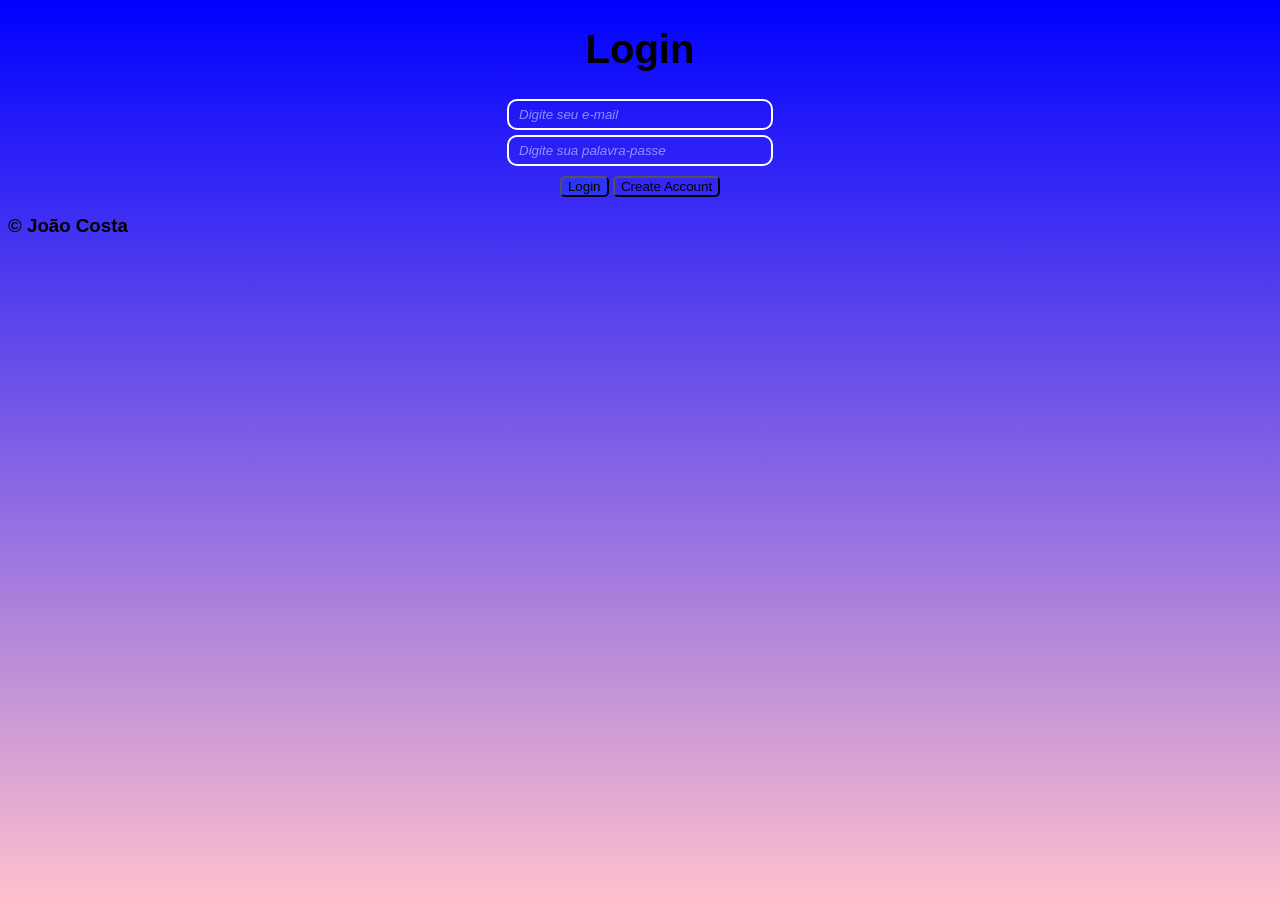
==== aula12ex/teste/index.html @ 8e06dbc6 "system login" ====
<!DOCTYPE html>
<html lang="pt-BR">
<head>
    <meta charset="UTF-8">
    <meta name="viewport" content="width=device-width, initial-scale=1.0">
    <title>......</title>
    <link rel="stylesheet" href="style.css">
</head>
<body>
    <header>
        <h1>Login</h1>
    </header>
    <nav>

    </nav>
    <section>
        <div class="div-back">
            <div class="body-login">
                <input type="email" name="email" id="email" placeholder="Digite seu e-mail">
                <input type="password" name="password" id="password" placeholder="Digite sua palavra-passe">
                <input type="button" value="Login" id="login">
                <input type="button" value="Create Account" id="create">
            </div>
        </div>
    </section>
    <footer>
        <h3> &copy; João Costa</h3>
    </footer>
    <script src="script.js"></script>
    
</body>
</html>
---- aula12ex/teste/style.css ----
body {
    font-family: Arial, Helvetica, sans-serif;
    height: 95vh;
    background-image: linear-gradient(to bottom, blue, pink);
    background-repeat: no-repeat;
    background-size: cover;
    background-attachment: fixed;
}
.body-login {
    width: 500px;
    margin: auto;
    text-align: center;
}
header {
    text-align: center;
    font-size: 20px;
}
input#login {
    width: px;
    background-color: rgba(0, 132, 255, 0.144);
    border: solid 1,7px black;
    border-radius: 5px;
}

input#create {
    background-color: transparent;
    border: solid 1,7px black;
    border-radius: 5px;

}

input#email {
    border-radius: 10px;
    width: 250px;
    height: 25px;
    margin: auto;
    display: block;
    padding-left: 10px;
    margin-bottom: 5px ;
    background-color: transparent;
    border: solid 2px white;
}

input#password {
    border-radius: 10px;
    width: 250px;
    height: 25px;
    margin: auto;
    display: block;
    padding-left: 10px;
    margin-bottom: 10px;
    border: solid 2px white;
    background-color: transparent;
}
input::placeholder {
    color: rgba(255, 255, 255, 0.5);
    font-style: italic;
}
footer {
    margin: auto;
    
}
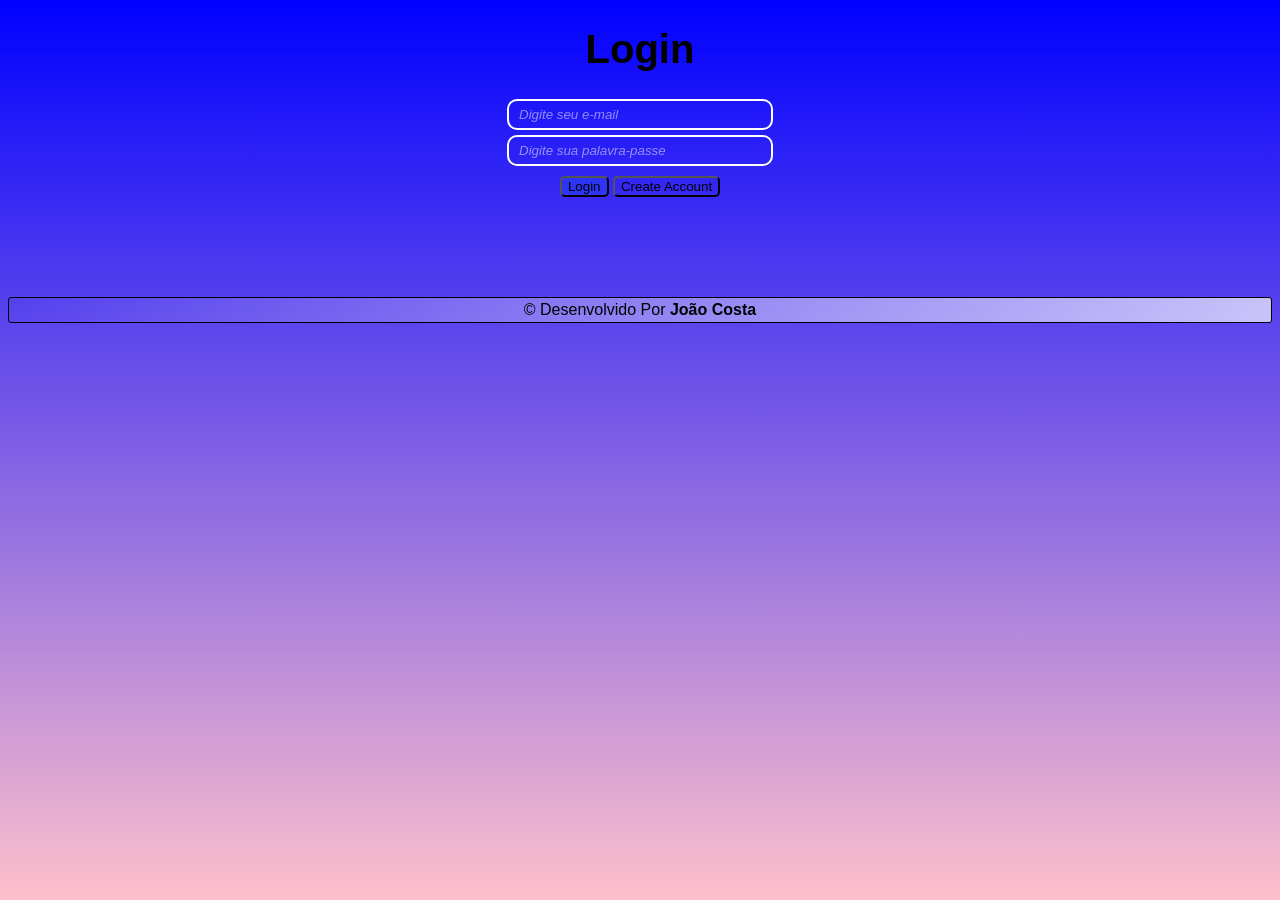
==== commit 0927a336: "commit" ====
--- a/aula12ex/teste/index.html
+++ b/aula12ex/teste/index.html
@@ -24,7 +24,7 @@
         </div>
     </section>
     <footer>
-        <h3> &copy; João Costa</h3>
+        <p>&copy; Desenvolvido Por  <strong>João Costa</strong></p>
     </footer>
     <script src="script.js"></script>
     
--- a/aula12ex/teste/style.css
+++ b/aula12ex/teste/style.css
@@ -58,6 +58,15 @@
     font-style: italic;
 }
 footer {
+    margin-top: 100px;
+    background-image: linear-gradient(to left, rgba(255, 255, 255, 0.678), transparent);
+    margin: 100px 0px 0px 0px;
+    border: solid 1.9px black;
+    border-radius: 3px;
+}
+footer p{
+    padding: 3px ;
+    text-align: center;
     margin: auto;
     
 }
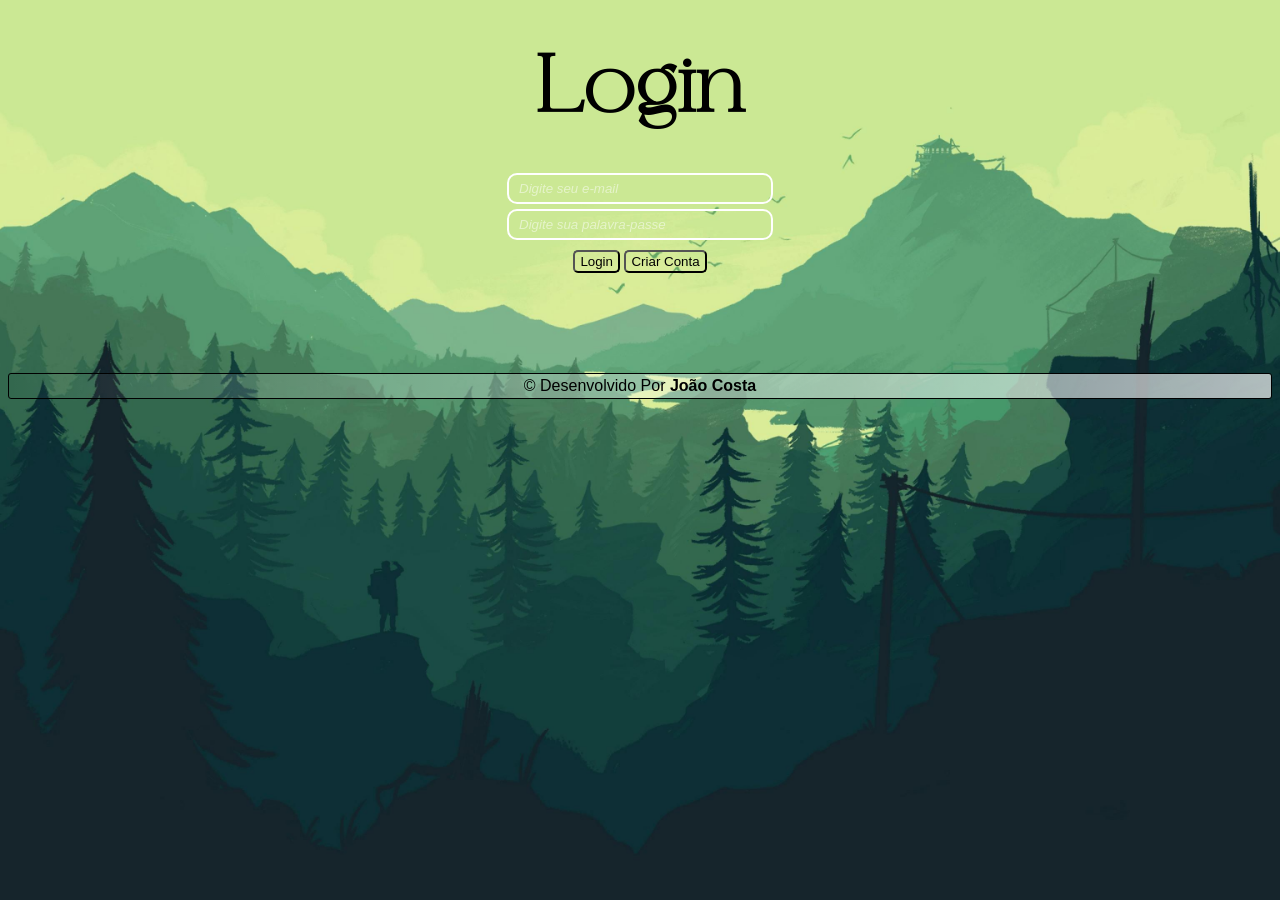
==== commit da20df11: "comitt" ====
--- a/aula12ex/teste/index.html
+++ b/aula12ex/teste/index.html
@@ -19,7 +19,7 @@
                 <input type="email" name="email" id="email" placeholder="Digite seu e-mail">
                 <input type="password" name="password" id="password" placeholder="Digite sua palavra-passe">
                 <input type="button" value="Login" id="login">
-                <input type="button" value="Create Account" id="create">
+                <input type="button" value="Criar Conta" id="create">
             </div>
         </div>
     </section>
--- a/aula12ex/teste/style.css
+++ b/aula12ex/teste/style.css
@@ -1,4 +1,7 @@
-
+@font-face {
+    font-family: 'login';
+    src: url('fonts/Paris\ Forbel\ TTF.ttf')format('truetype')
+}
 body {
     font-family: Arial, Helvetica, sans-serif;
     height: 95vh;
@@ -6,6 +9,8 @@
     background-repeat: no-repeat;
     background-size: cover;
     background-attachment: fixed;
+    background-image: url('imagens/natureza-high.jpg');
+    background-position: center center;
 }
 .body-login {
     width: 500px;
@@ -16,17 +21,22 @@
     text-align: center;
     font-size: 20px;
 }
+header h1 {
+    font-family: 'login';
+    font-weight: bold;
+    font-size: 60px;
+
+}
 input#login {
-    width: px;
-    background-color: rgba(0, 132, 255, 0.144);
-    border: solid 1,7px black;
+    padding: 2px 5px 2px 5px;
+    background-color: transparent;
     border-radius: 5px;
 }
 
 input#create {
     background-color: transparent;
-    border: solid 1,7px black;
     border-radius: 5px;
+    padding: 2px 5px 2px 5px;
 
 }
 
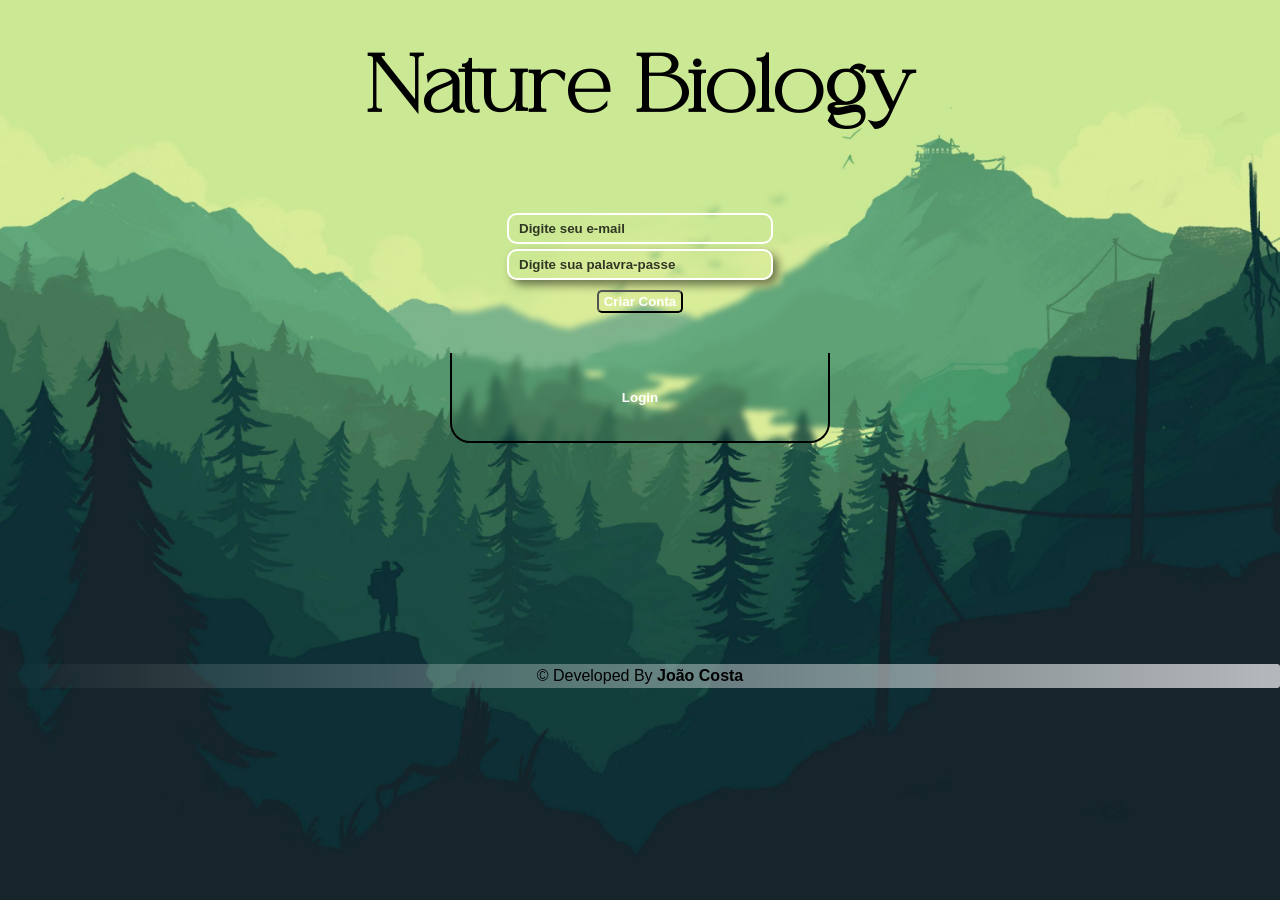
==== commit 9282dcf6: "comiit" ====
--- a/aula12ex/teste/index.html
+++ b/aula12ex/teste/index.html
@@ -8,23 +8,26 @@
 </head>
 <body>
     <header>
-        <h1>Login</h1>
+        <h1>Nature Biology</h1>
     </header>
     <nav>
 
     </nav>
     <section>
-        <div class="div-back">
-            <div class="body-login">
-                <input type="email" name="email" id="email" placeholder="Digite seu e-mail">
-                <input type="password" name="password" id="password" placeholder="Digite sua palavra-passe">
-                <input type="button" value="Login" id="login">
-                <input type="button" value="Criar Conta" id="create">
-            </div>
+        <div class="body-login">
+            <input type="email" name="email" id="email" placeholder="Digite seu e-mail">
+            <input type="password" name="password" id="password" placeholder="Digite sua palavra-passe">
+            
+            <input type="button" value="Criar Conta" id="create">
+            
         </div>
+            <button  id="login">Login</button>
+        <aside>
+            <p></p>
+        </aside>
     </section>
     <footer>
-        <p>&copy; Desenvolvido Por  <strong>João Costa</strong></p>
+        <p>&copy; Developed By  <strong>João Costa</strong></p>
     </footer>
     <script src="script.js"></script>
     
--- a/aula12ex/teste/style.css
+++ b/aula12ex/teste/style.css
@@ -3,8 +3,8 @@
     src: url('fonts/Paris\ Forbel\ TTF.ttf')format('truetype')
 }
 body {
+    margin: 0px;
     font-family: Arial, Helvetica, sans-serif;
-    height: 95vh;
     background-image: linear-gradient(to bottom, blue, pink);
     background-repeat: no-repeat;
     background-size: cover;
@@ -13,9 +13,16 @@
     background-position: center center;
 }
 .body-login {
-    width: 500px;
+    width: 300px;
     margin: auto;
     text-align: center;
+    background-color: rgba(0, 0, 0, 0);
+    backdrop-filter: blur(3px);
+    max-width: 400px;
+    margin: auto;
+    text-align: center;
+    padding: 40px;
+    /* box-shadow: 1px 1px 20px 0px; */
 }
 header {
     text-align: center;
@@ -25,18 +32,29 @@
     font-family: 'login';
     font-weight: bold;
     font-size: 60px;
-
 }
-input#login {
-    padding: 2px 5px 2px 5px;
-    background-color: transparent;
-    border-radius: 5px;
+button#login {
+    border: solid 2px black;
+    border-top: none;
+    color: white;
+    font-weight: 600;
+    width: 380px;
+    margin: auto;
+    height: 90px;
+    display: block;
+    border-bottom-left-radius: 20px;
+    border-bottom-right-radius: 20px;
+    backdrop-filter: blur(3px);
+    background-color: rgba(255, 255, 255, 0);
 }
 
 input#create {
     background-color: transparent;
     border-radius: 5px;
     padding: 2px 5px 2px 5px;
+    color: white;
+    font-weight: 600;
+    
 
 }
 
@@ -49,7 +67,7 @@
     padding-left: 10px;
     margin-bottom: 5px ;
     background-color: transparent;
-    border: solid 2px white;
+    border: solid 2px rgb(255, 255, 255);
 }
 
 input#password {
@@ -60,18 +78,17 @@
     display: block;
     padding-left: 10px;
     margin-bottom: 10px;
-    border: solid 2px white;
+    border: solid 2px rgb(255, 255, 255);
     background-color: transparent;
+    box-shadow: 5px 5px 10px rgba(0, 0, 0, 0.5);
 }
 input::placeholder {
-    color: rgba(255, 255, 255, 0.5);
-    font-style: italic;
+    color: rgba(3, 3, 3, 0.774);
+    font-weight: bold;
 }
 footer {
-    margin-top: 100px;
     background-image: linear-gradient(to left, rgba(255, 255, 255, 0.678), transparent);
-    margin: 100px 0px 0px 0px;
-    border: solid 1.9px black;
+    margin: 221px 0px 0px 0px;
     border-radius: 3px;
 }
 footer p{
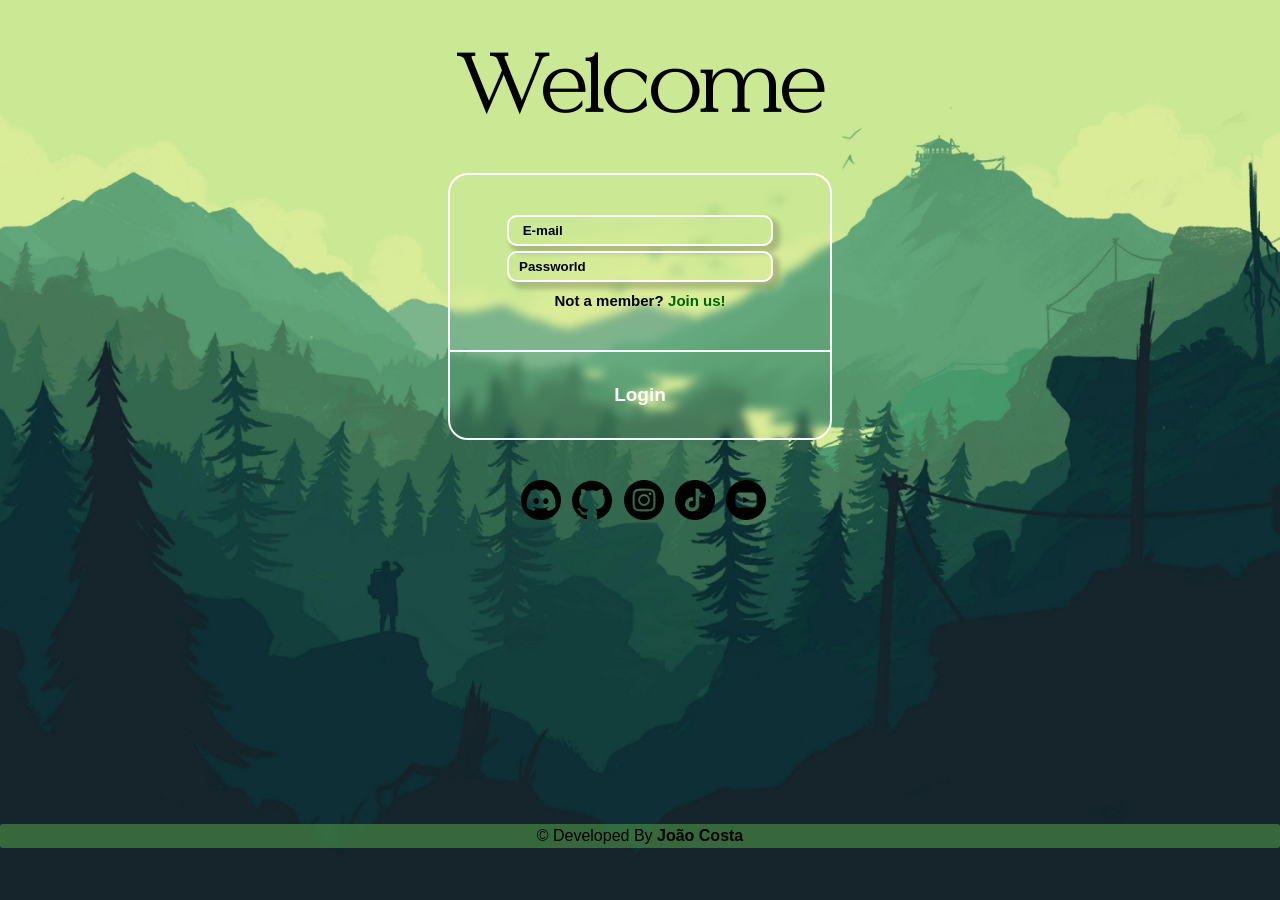
==== commit 317665ea: "finished" ====
--- a/aula12ex/teste/index.html
+++ b/aula12ex/teste/index.html
@@ -3,31 +3,35 @@
 <head>
     <meta charset="UTF-8">
     <meta name="viewport" content="width=device-width, initial-scale=1.0">
-    <title>......</title>
+    <title>Arcuity Nature</title>
+    <link rel="shortcut icon" href="imagens/cha-verde.ico" type="image/x-icon">
     <link rel="stylesheet" href="style.css">
 </head>
 <body>
     <header>
-        <h1>Nature Biology</h1>
+        <h1>Welcome</h1>
     </header>
     <nav>
 
     </nav>
     <section>
         <div class="body-login">
-            <input type="email" name="email" id="email" placeholder="Digite seu e-mail">
-            <input type="password" name="password" id="password" placeholder="Digite sua palavra-passe">
-            
-            <input type="button" value="Criar Conta" id="create">
-            
+            <input type="email" name="email" id="email" placeholder=" E-mail">
+            <input type="password" name="password" id="password" placeholder="Passworld">
+            <p>Not a member?</p>
+            <p id="create"><a href="#">Join us!</a></p>
         </div>
-            <button  id="login">Login</button>
-        <aside>
-            <p></p>
-        </aside>
+            <button id="login">Login</button>
+    </section>
+    <section class="back-follows" >
+        <a href="https://discord.com/developers/docs/intro" target="_blank" rel="next"><abbr title="Discord"><img src="imagens/discord.png" alt="discord logo" class="follows"></abbr></a>
+        <a href="https://github.com/Joaodoctype123" target="_blank" rel="next"><abbr title="GitHub"><img src="imagens/github.png" alt="github logo" class="follows"></abbr></a>
+        <a href="https://instagram.com" target="_blank" rel="next"><abbr title="Instagram"><img src="imagens/instagram.png" alt="instagram logo" class="follows"></abbr></a>
+        <a href="https://tiktok.com" target="_blank" rel="next"><abbr title="TikTok"><img src="imagens/tiktok.png" alt="tiktok logo" id="linkedin" class="follows"></abbr></a>
+        <a href="https://youtube.com" target="_blank" rel="next"><abbr title="Youtube"><img src="imagens/youtube.png" alt="youtube logo" class="follows"></abbr></a>
     </section>
     <footer>
-        <p>&copy; Developed By  <strong>João Costa</strong></p>
+        <p>&copy; Developed By <strong> João Costa</strong></p>
     </footer>
     <script src="script.js"></script>
     
--- a/aula12ex/teste/style.css
+++ b/aula12ex/teste/style.css
@@ -17,12 +17,16 @@
     margin: auto;
     text-align: center;
     background-color: rgba(0, 0, 0, 0);
-    backdrop-filter: blur(3px);
+    backdrop-filter: blur(5px);
     max-width: 400px;
     margin: auto;
     text-align: center;
     padding: 40px;
     /* box-shadow: 1px 1px 20px 0px; */
+    border: solid 2px white;
+    border-bottom: none;
+    border-top-left-radius: 20px;
+    border-top-right-radius: 20px;
 }
 header {
     text-align: center;
@@ -34,28 +38,43 @@
     font-size: 60px;
 }
 button#login {
-    border: solid 2px black;
-    border-top: none;
+    border: solid 2px;
     color: white;
     font-weight: 600;
-    width: 380px;
+    font-size: 19px;
+    width: 384px;
     margin: auto;
     height: 90px;
     display: block;
     border-bottom-left-radius: 20px;
     border-bottom-right-radius: 20px;
-    backdrop-filter: blur(3px);
+    backdrop-filter: blur(5px);
     background-color: rgba(255, 255, 255, 0);
+    transition: 0.6s ease-out;
+    margin-bottom: 40px;
 }
-
+button#login:hover {
+    transform: scale(1.10);
+    border-radius: 20px;
+}
+div  p {
+    font-weight: 600;
+    display: inline;
+    font-size: 15px;
+}
+div > p > a {
+    color: darkgreen;
+    text-decoration: none; 
+}
+div > p > a:hover {
+   text-decoration: underline;
+}
 input#create {
     background-color: transparent;
     border-radius: 5px;
     padding: 2px 5px 2px 5px;
     color: white;
     font-weight: 600;
-    
-
 }
 
 input#email {
@@ -68,6 +87,7 @@
     margin-bottom: 5px ;
     background-color: transparent;
     border: solid 2px rgb(255, 255, 255);
+    box-shadow: 5px 5px 5px 2px rgba(0, 0, 0, 0.192);
 }
 
 input#password {
@@ -80,16 +100,19 @@
     margin-bottom: 10px;
     border: solid 2px rgb(255, 255, 255);
     background-color: transparent;
-    box-shadow: 5px 5px 10px rgba(0, 0, 0, 0.5);
+    box-shadow: 5px 5px 5px 2px rgba(0, 0, 0, 0.192);
 }
 input::placeholder {
-    color: rgba(3, 3, 3, 0.774);
+    color: rgb(0, 0, 0);
     font-weight: bold;
 }
 footer {
-    background-image: linear-gradient(to left, rgba(255, 255, 255, 0.678), transparent);
-    margin: 221px 0px 0px 0px;
+    background-color: rgba(67, 128, 67, 0.74);
     border-radius: 3px;
+    background-attachment: fixed;
+    backdrop-filter: blur(1px);
+    margin-top: 300px;
+    
 }
 footer p{
     padding: 3px ;
@@ -97,3 +120,19 @@
     margin: auto;
     
 }
+.back-follows {
+    text-align: center;
+}
+.follows {
+    display: inline-block;
+    width: 40px;
+    padding-left: 7px;
+    background-attachment: fixed;
+    transition: 0.3s;
+}
+.follows:hover {
+    transform: scale(1.35);
+}
+abbr {
+    transition-delay: 0s;
+}
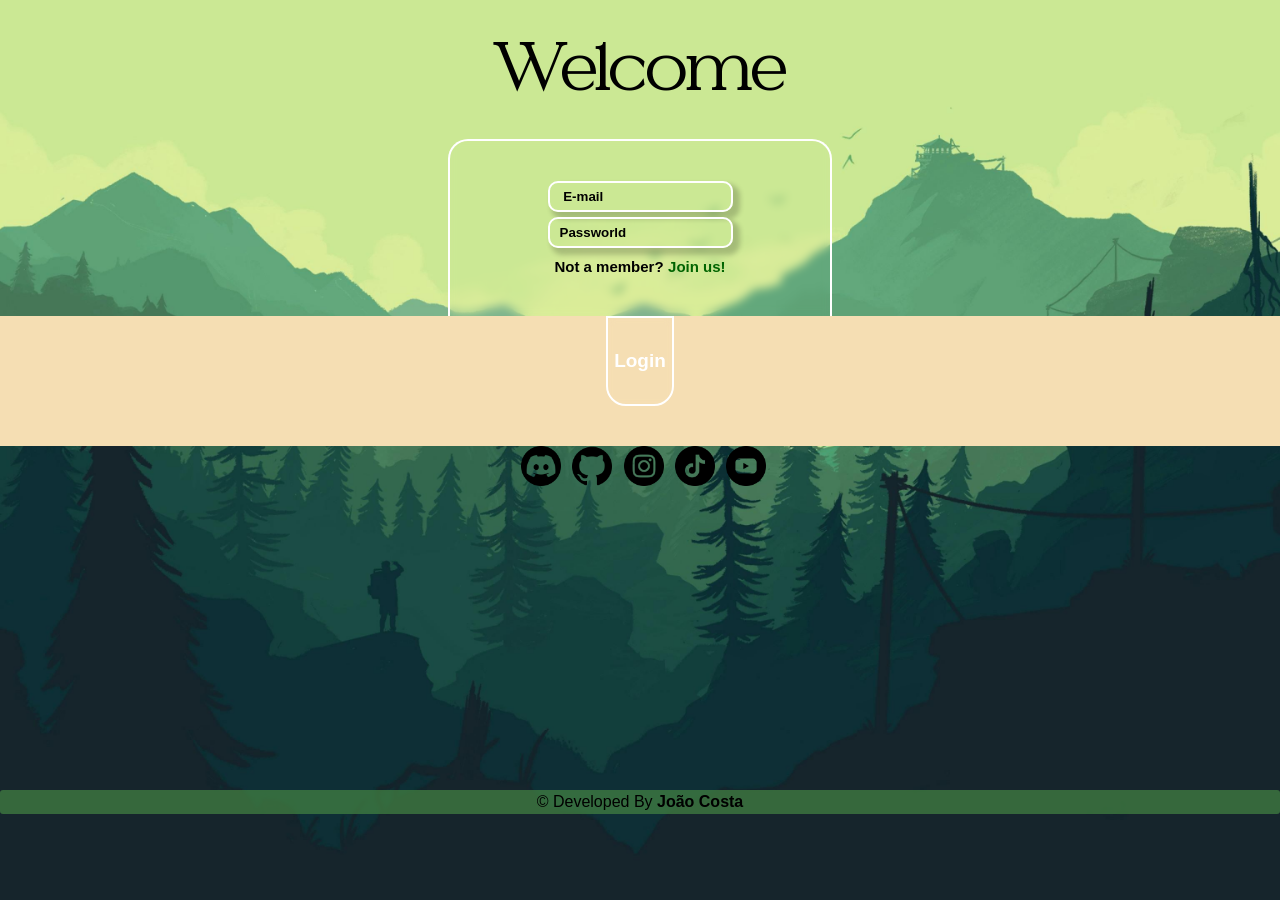
==== commit b62751a2: "update css" ====
--- a/aula12ex/teste/index.html
+++ b/aula12ex/teste/index.html
@@ -21,7 +21,9 @@
             <p>Not a member?</p>
             <p id="create"><a href="#">Join us!</a></p>
         </div>
-            <button id="login">Login</button>
+            <div class="mds">
+                <button id="login">Login</button>
+            </div>
     </section>
     <section class="back-follows" >
         <a href="https://discord.com/developers/docs/intro" target="_blank" rel="next"><abbr title="Discord"><img src="imagens/discord.png" alt="discord logo" class="follows"></abbr></a>
--- a/aula12ex/teste/style.css
+++ b/aula12ex/teste/style.css
@@ -13,12 +13,11 @@
     background-position: center center;
 }
 .body-login {
-    width: 300px;
     margin: auto;
     text-align: center;
     background-color: rgba(0, 0, 0, 0);
     backdrop-filter: blur(5px);
-    max-width: 400px;
+    max-width: 300px;
     margin: auto;
     text-align: center;
     padding: 40px;
@@ -36,22 +35,27 @@
     font-family: 'login';
     font-weight: bold;
     font-size: 60px;
+    font-size: clamp(1rem, 9vw, 3rem);
 }
 button#login {
     border: solid 2px;
     color: white;
     font-weight: 600;
     font-size: 19px;
-    width: 384px;
-    margin: auto;
-    height: 90px;
-    display: block;
+    max-width: 100%;
+    min-height: 90px;
     border-bottom-left-radius: 20px;
     border-bottom-right-radius: 20px;
     backdrop-filter: blur(5px);
     background-color: rgba(255, 255, 255, 0);
     transition: 0.6s ease-out;
     margin-bottom: 40px;
+}
+.mds {
+    display: block;
+    text-align: center;
+    width: 100%;
+    background-color: wheat;
 }
 button#login:hover {
     transform: scale(1.10);
@@ -79,7 +83,7 @@
 
 input#email {
     border-radius: 10px;
-    width: 250px;
+    max-width: 100%;
     height: 25px;
     margin: auto;
     display: block;
@@ -92,7 +96,7 @@
 
 input#password {
     border-radius: 10px;
-    width: 250px;
+    max-width: 100%;
     height: 25px;
     margin: auto;
     display: block;
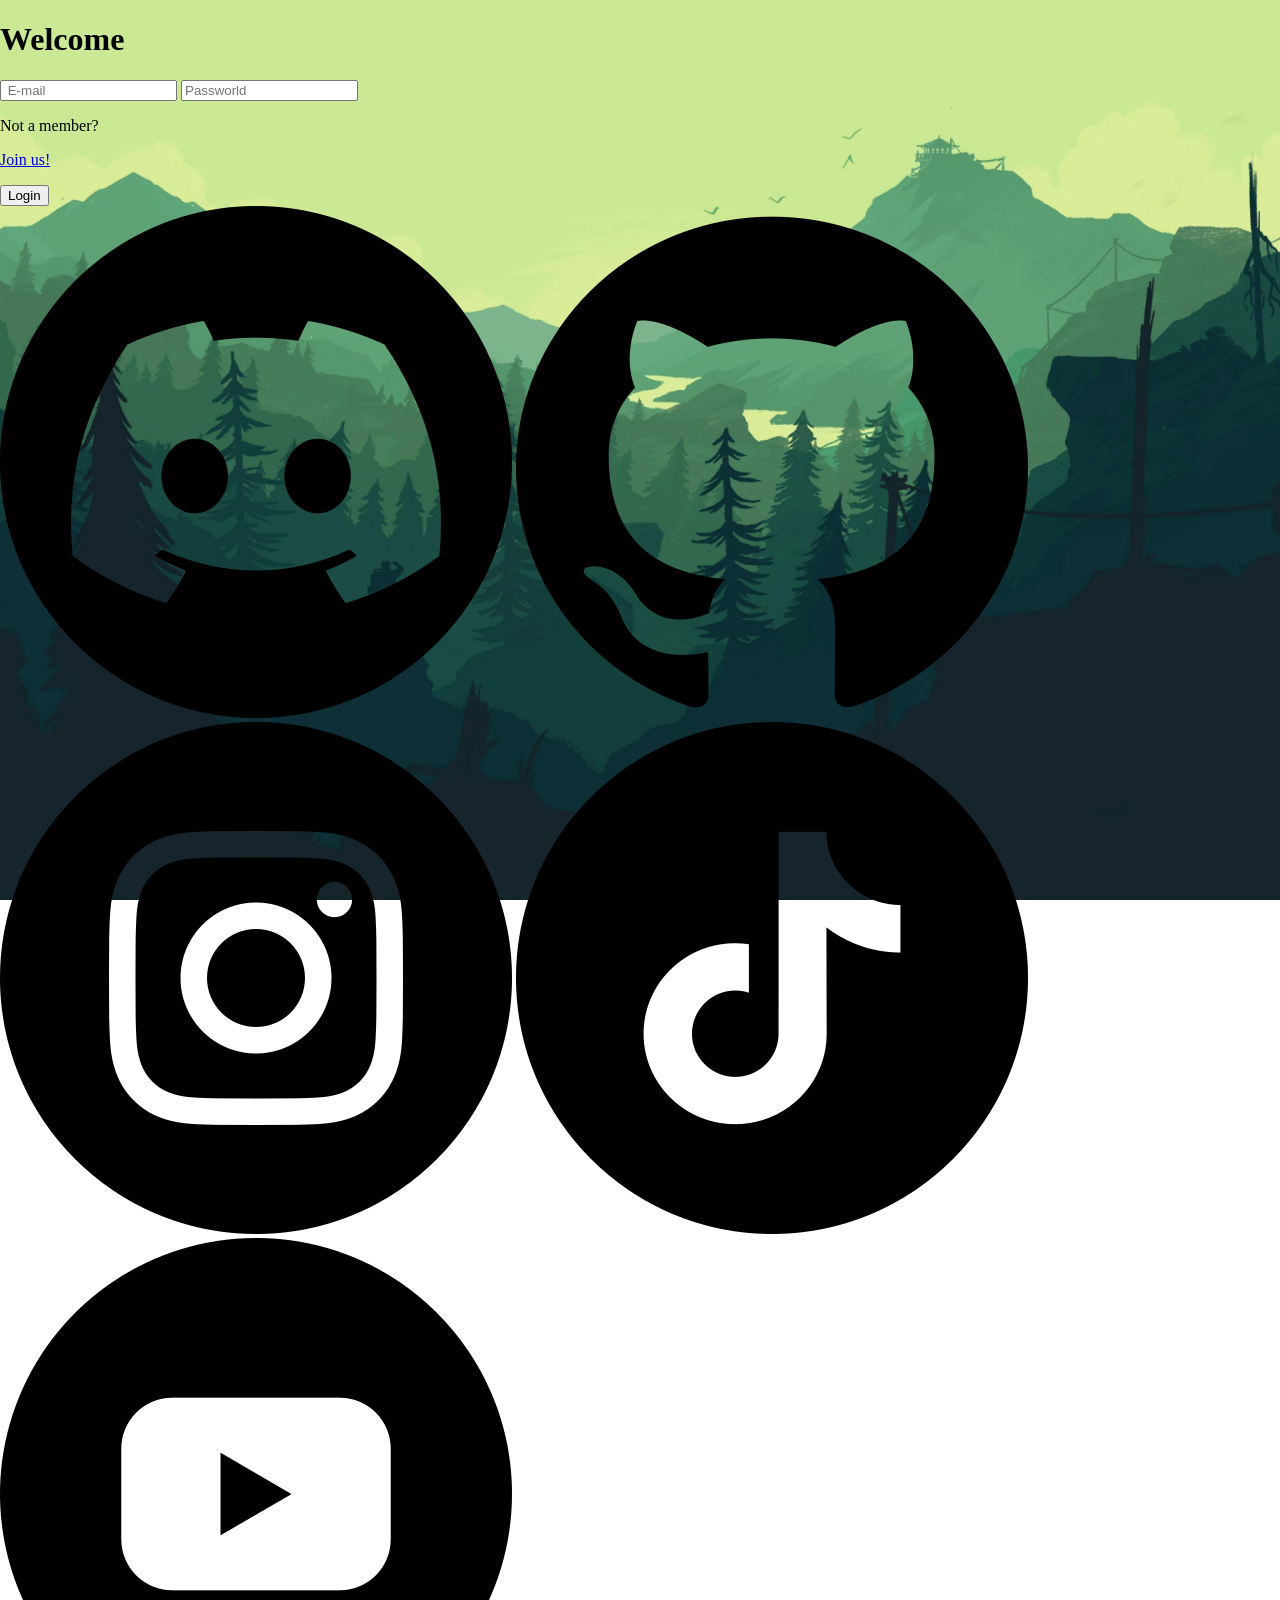
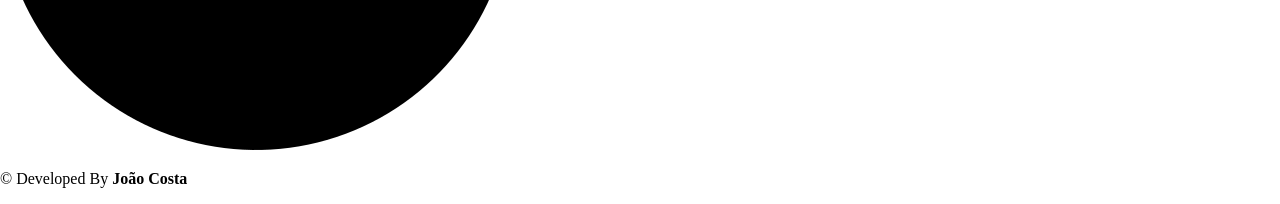
==== commit af8341dc: "restart" ====
--- a/aula12ex/teste/index.html
+++ b/aula12ex/teste/index.html
@@ -19,9 +19,9 @@
             <input type="email" name="email" id="email" placeholder=" E-mail">
             <input type="password" name="password" id="password" placeholder="Passworld">
             <p>Not a member?</p>
-            <p id="create"><a href="#">Join us!</a></p>
+            <p id="join"><a href="#">Join us!</a></p>
         </div>
-            <div class="mds">
+            <div class="login-back">
                 <button id="login">Login</button>
             </div>
     </section>
--- a/aula12ex/teste/style.css
+++ b/aula12ex/teste/style.css
@@ -1,142 +1,47 @@
 @font-face {
-    font-family: 'login';
+    font-family: 'nature';
     src: url('fonts/Paris\ Forbel\ TTF.ttf')format('truetype')
 }
+
 body {
+    padding: 0px;
     margin: 0px;
-    font-family: Arial, Helvetica, sans-serif;
-    background-image: linear-gradient(to bottom, blue, pink);
+    background-image: url('imagens/natureza-high.jpg');
     background-repeat: no-repeat;
+    background-attachment: fixed;
+    background-position: center center;
     background-size: cover;
-    background-attachment: fixed;
-    background-image: url('imagens/natureza-high.jpg');
-    background-position: center center;
+
+}
+
+header {
+    font
+
+}
+header h1 {
+
+}
+nav {
+
 }
 .body-login {
-    margin: auto;
-    text-align: center;
-    background-color: rgba(0, 0, 0, 0);
-    backdrop-filter: blur(5px);
-    max-width: 300px;
-    margin: auto;
-    text-align: center;
-    padding: 40px;
-    /* box-shadow: 1px 1px 20px 0px; */
-    border: solid 2px white;
-    border-bottom: none;
-    border-top-left-radius: 20px;
-    border-top-right-radius: 20px;
-}
-header {
-    text-align: center;
-    font-size: 20px;
-}
-header h1 {
-    font-family: 'login';
-    font-weight: bold;
-    font-size: 60px;
-    font-size: clamp(1rem, 9vw, 3rem);
-}
-button#login {
-    border: solid 2px;
-    color: white;
-    font-weight: 600;
-    font-size: 19px;
-    max-width: 100%;
-    min-height: 90px;
-    border-bottom-left-radius: 20px;
-    border-bottom-right-radius: 20px;
-    backdrop-filter: blur(5px);
-    background-color: rgba(255, 255, 255, 0);
-    transition: 0.6s ease-out;
-    margin-bottom: 40px;
-}
-.mds {
-    display: block;
-    text-align: center;
-    width: 100%;
-    background-color: wheat;
-}
-button#login:hover {
-    transform: scale(1.10);
-    border-radius: 20px;
-}
-div  p {
-    font-weight: 600;
-    display: inline;
-    font-size: 15px;
-}
-div > p > a {
-    color: darkgreen;
-    text-decoration: none; 
-}
-div > p > a:hover {
-   text-decoration: underline;
-}
-input#create {
-    background-color: transparent;
-    border-radius: 5px;
-    padding: 2px 5px 2px 5px;
-    color: white;
-    font-weight: 600;
+
+
 }
 
 input#email {
-    border-radius: 10px;
-    max-width: 100%;
-    height: 25px;
-    margin: auto;
-    display: block;
-    padding-left: 10px;
-    margin-bottom: 5px ;
-    background-color: transparent;
-    border: solid 2px rgb(255, 255, 255);
-    box-shadow: 5px 5px 5px 2px rgba(0, 0, 0, 0.192);
+
 }
+input#password {
 
-input#password {
-    border-radius: 10px;
-    max-width: 100%;
-    height: 25px;
-    margin: auto;
-    display: block;
-    padding-left: 10px;
-    margin-bottom: 10px;
-    border: solid 2px rgb(255, 255, 255);
-    background-color: transparent;
-    box-shadow: 5px 5px 5px 2px rgba(0, 0, 0, 0.192);
 }
-input::placeholder {
-    color: rgb(0, 0, 0);
-    font-weight: bold;
+p#join {
+
 }
-footer {
-    background-color: rgba(67, 128, 67, 0.74);
-    border-radius: 3px;
-    background-attachment: fixed;
-    backdrop-filter: blur(1px);
-    margin-top: 300px;
-    
+.login-back {
+
 }
-footer p{
-    padding: 3px ;
-    text-align: center;
-    margin: auto;
-    
-}
-.back-follows {
-    text-align: center;
-}
-.follows {
-    display: inline-block;
-    width: 40px;
-    padding-left: 7px;
-    background-attachment: fixed;
-    transition: 0.3s;
-}
-.follows:hover {
-    transform: scale(1.35);
-}
-abbr {
-    transition-delay: 0s;
-}
+section#back-follows {
+
+
+}
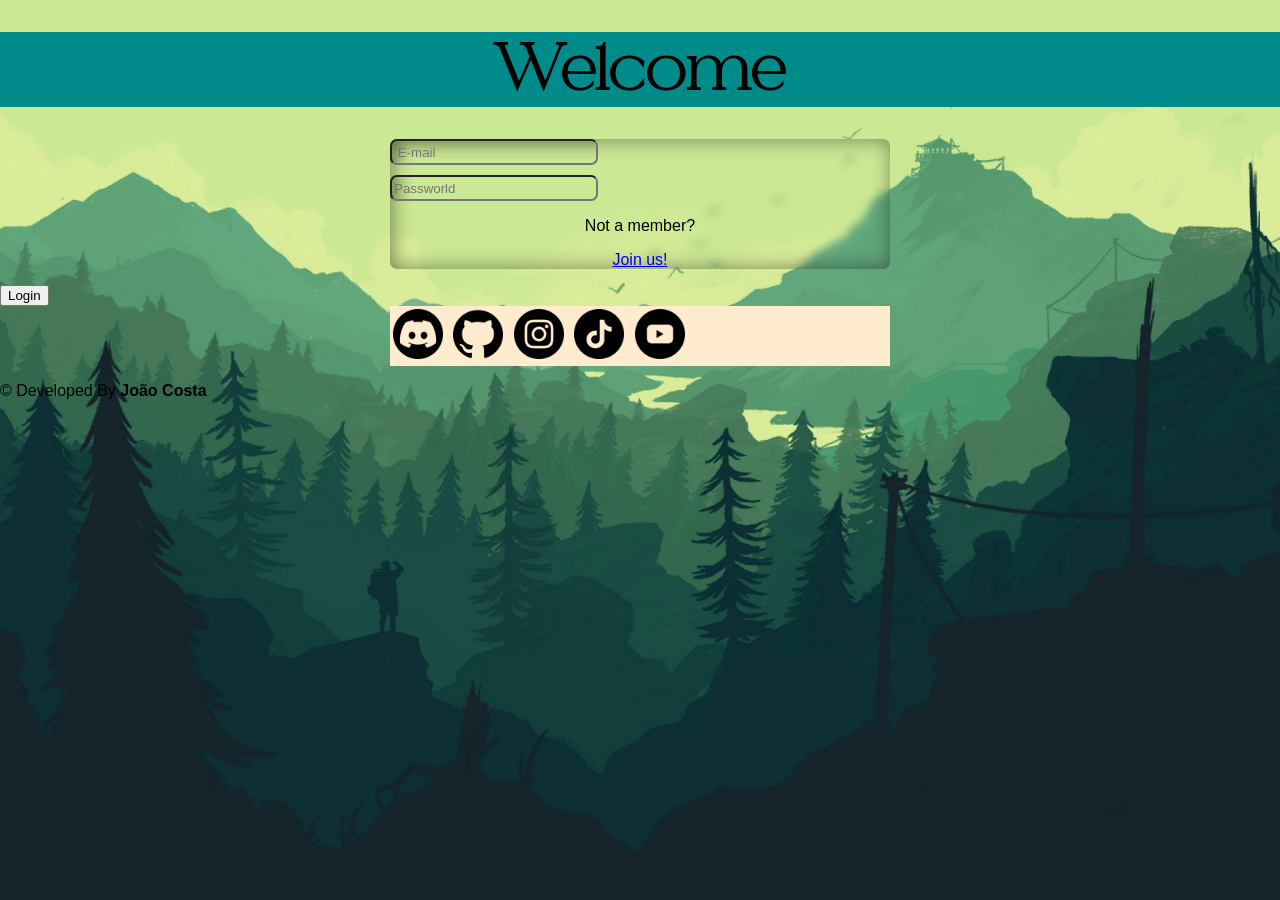
==== commit bab7e3d0: "uptade" ====
--- a/aula12ex/teste/index.html
+++ b/aula12ex/teste/index.html
@@ -25,7 +25,7 @@
                 <button id="login">Login</button>
             </div>
     </section>
-    <section class="back-follows" >
+    <section class="back-follows">
         <a href="https://discord.com/developers/docs/intro" target="_blank" rel="next"><abbr title="Discord"><img src="imagens/discord.png" alt="discord logo" class="follows"></abbr></a>
         <a href="https://github.com/Joaodoctype123" target="_blank" rel="next"><abbr title="GitHub"><img src="imagens/github.png" alt="github logo" class="follows"></abbr></a>
         <a href="https://instagram.com" target="_blank" rel="next"><abbr title="Instagram"><img src="imagens/instagram.png" alt="instagram logo" class="follows"></abbr></a>
--- a/aula12ex/teste/style.css
+++ b/aula12ex/teste/style.css
@@ -11,29 +11,56 @@
     background-attachment: fixed;
     background-position: center center;
     background-size: cover;
+    font-family: Arial, Helvetica, sans-serif;
 
 }
 
 header {
-    font
+    background-color: darkcyan;
 
 }
 header h1 {
+    font-family: 'nature';
+    text-align: center;
+    font-size: clamp(1.5rem, 7vw, 3rem);
 
 }
 nav {
+    background-color: darkgoldenrod;
 
 }
 .body-login {
-
+    text-align: center;
+    max-width: 500px;
+    margin: auto;
+    backdrop-filter: blur(4px);
+    box-shadow: inset 2px 0px 20px 0px rgba(0, 0, 0, 0.459);
+    /*position: absolute;
+    top: 50%;
+    left: 50%;
+    transform: translate(-50%, -50%);*/
+    border-radius: 7px;
 
 }
 
 input#email {
-
+    text-align: cent;
+    display: block;
+    width: 200px;
+    border-radius: 7px;
+    backdrop-filter: blur(3px);
+    background-color: transparent;
+    height: 20px;
+    margin-top: 10px;
 }
 input#password {
-
+    display: block;
+    width: 200px;
+    border-radius: 7px;
+    backdrop-filter: blur(3px);
+    background-color: transparent;
+    height: 20px;
+    margin-top: 10px;
 }
 p#join {
 
@@ -41,7 +68,18 @@
 .login-back {
 
 }
-section#back-follows {
-
-
+.back-follows {
+    
+    backdrop-filter: blur(3px);
+    background-color: blanchedalmond;
+    max-width: 500px;
+    margin: auto;
+}
+.follows {
+    padding: 3px;
+    max-width: 50px;
+    transition: 0.3s ease-out;
+}
+.follows:hover {
+    transform: scale(1.3);
 }
